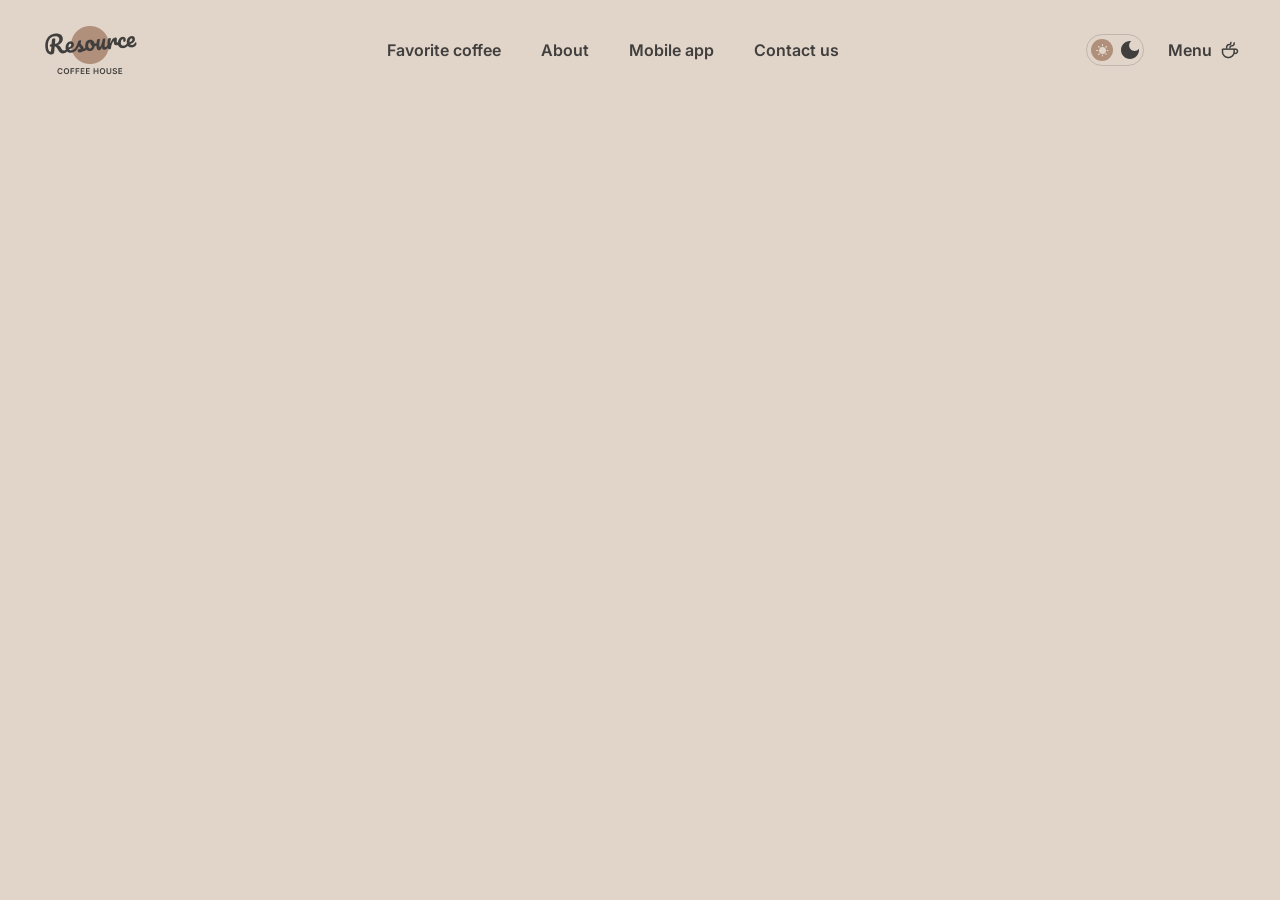
==== index.html @ 946691a6 "feat: add header layout and styles" ====
<!DOCTYPE html>
<html lang="en">
<head>
    <meta charset="UTF-8">
    <meta name="viewport" content="width=device-width, initial-scale=1.0">
    <link rel="stylesheet" href="style.css">    
    <title>Coffee House</title>
</head>
<body>
   <header class="head">
    <!-- Левая часть -->
    <a href="index.html" class="logo"><img src="imgs/logo (1).png" alt="Logo"></a>
   
    <!-- Центральная часть -->
    <nav class="main-nav">
     <ul>
       <li><a href="#favorite-coffee">Favorite coffee</a></li>
       <li><a href="#about">About</a></li>
       <li><a href="#mobile-app">Mobile app</a></li>
       <li><a href="#contact-us">Contact us</a></li>
     </ul>
    </nav>
  
    <!-- Правая часть -->
    <div class="header-actions">
      <div class="dark-lig">
        <a href="#"><img src="imgs/Sun.png" alt="Sun" class="sun"></a>
        <a href="#"><img src="imgs/Moon.svg" alt="Moon" class="moon"></a>
        
      </div>
      <div class="menu">
        <a href="index.html">Menu<img src="imgs/coffee-cup.png" alt="Cup"></a>
      </div>
    </div>
  </header>
</body>
</html>
---- style.css ----
@import url('https://fonts.googleapis.com/css2?family=Archivo+Black&family=Inter:ital,opsz,wght@0,14..32,100..900;1,14..32,100..900&family=Roboto:ital,wght@0,100..900;1,100..900&display=swap');

* {
  box-sizing: border-box;
  margin: 0;
  padding: 0;
}

body {
  min-height: 100vh;
  line-height: 1.5;
  -webkit-font-smoothing: antialiased;
  background-color: #E1D4C9;
  color: #403F3D;
  font-family: 'Inter', sans-serif; 
}

ul, ol {
  list-style: none;
}

a {
  text-decoration: none;
  color: inherit; /* Ссылки берут цвет у родителя */
}

img, picture {
  max-width: 100%;
  display: block;
}

html {
  scroll-behavior: smooth;
}

/* --- СЕТКА ХЕДЕРА --- */
.head {
  display: flex;
  justify-content: space-between; 
  align-items: center; 
  padding: 20px 40px;
}


.main-nav ul {
  display: flex;
  gap: 40px;
  font-size: 16px;

}

.main-nav a {
  font-weight: 600;
}


.header-actions {
  display: flex;
  align-items: center;
  gap: 30px;
}

.dark-lig {
  display: flex;
  align-items: center;
  gap: 8px;
  border: 1px solid #C1B6AD;
  border-radius: 20px; 
  padding: 4px;
}

.sun {
  padding-right: 10px;
  height: 22px;
  width: 22px;
  background-color: #B0907A; 
  border-radius: 50%; 
  padding: 4.5px; 
}

.menu a {
  display: flex;
  align-items: center;
  gap: 8px;
  font-weight: 600;
}

.header-actions {
    gap: 24px;
}
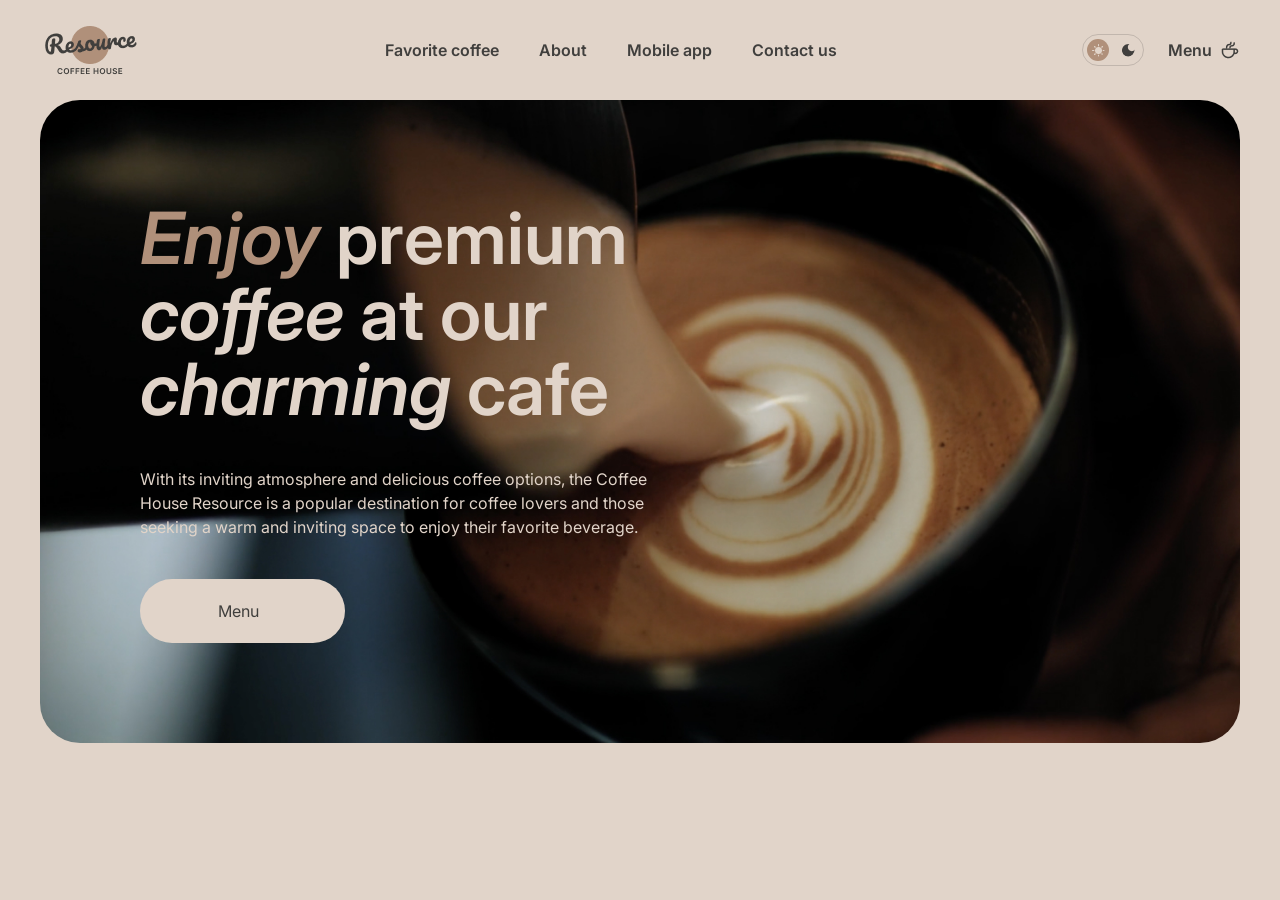
==== commit 1be5ac9f: "feat: add hero section layout and button hover" ====
--- a/index.html
+++ b/index.html
@@ -33,5 +33,19 @@
       </div>
     </div>
   </header>
+  <main>
+  <section class="hero">
+    <div class="hero-inner">
+      <h1 class="hero-title">
+        <em class="first">Enjoy</em> premium <em>coffee</em> at our <em>charming</em> cafe
+      </h1>
+      <p class="hero-text">
+        With its inviting atmosphere and delicious coffee options, the Coffee House Resource is a popular destination for coffee lovers and those seeking a warm and inviting space to enjoy their favorite beverage.
+      </p>
+      <a href="#menu" class="hero-btn">Menu<img src="imgs/coffee-cup.png" alt="cup"></a>
+    </div>
+  </section>
+</main>
 </body>
-</html>+</html>
+
--- a/style.css
+++ b/style.css
@@ -70,23 +70,145 @@
   padding: 4px;
 }
 
-.sun {
-  padding-right: 10px;
+.sun, .moon {
   height: 22px;
   width: 22px;
+  border-radius: 50%; 
+  padding: 4.5px;
+  transition: background-color 0.3s ease; 
+}
+.sun {
   background-color: #B0907A; 
-  border-radius: 50%; 
-  padding: 4.5px; 
-}
+}
+.moon {
+    color: #E1D4C9;
+  background-color: transparent;
+}
+
+
+
+
 
 .menu a {
   display: flex;
   align-items: center;
   gap: 8px;
   font-weight: 600;
+  transition: all 0.3s ease;
+  
 }
 
 .header-actions {
     gap: 24px;
 }
 
+/* --- хвоерчики ХЕДЕРА --- */
+.main-nav a{
+
+  display: inline-block;
+  transition: all 0.3s ease;
+}
+
+.main-nav a:hover {
+   color: #B0907A;
+   transform: translate(0,-2px);
+ text-shadow: 0 8px 15px #cebeb2;
+
+}
+
+.menu a img {
+  transition: transform 0.3s ease, filter 0.3s ease;
+}
+
+.menu a:hover {
+  transform: translateY(-2px);
+  color: #B0907A;
+  text-shadow: 0 8px 15px #cebeb2;
+}
+
+
+.menu a:hover img {
+  transform: rotate(12deg) scale(1.1); 
+
+}
+
+.moon:hover {
+  background-color: #665F55;
+}
+
+/* --- хиро секциия --- */
+
+.head, main {
+    max-width: 1440px;
+    margin: 0 auto;
+}
+
+main {
+    padding: 0 40px;
+
+}
+.hero-inner {
+    background-image: url(imgs/heroImg.jpg);
+    background-size: cover;
+    background-position: center;
+    border-radius: 40px;
+    padding: 100px;
+    display: flex;
+    flex-direction: column;
+    align-items: flex-start;
+    gap: 40px;
+}
+
+.hero-title {
+    font-size: 72px;
+    font-weight: 600;
+    max-width: 600px;
+    color: #E1D4C9;
+    line-height: 1.05;
+    
+}
+
+.hero-title .first {
+    font-style: italic;
+    color: #B0907A;
+}
+
+.hero-text {
+    font-weight: 400;
+    color: #E1D4C9;
+    font-size: 16px;
+    line-height: 1.5;
+    max-width: 530px; 
+}
+
+.hero-btn {
+   display: inline-flex; 
+  flex-direction: row; 
+  align-items: center; 
+  justify-content: center; /* Центрируем по горизонтали */
+    background-color: #E1D4C9;
+    color: #403F3D;
+    padding-top: 20px;
+    padding-right: 78px;
+    padding-left: 78px;
+    padding-bottom: 20px;
+    gap: 8px;
+    border-radius: 100px;
+    transition: all 0.3s ease;
+    white-space: nowrap;
+
+
+}
+.hero-btn img {
+  opacity: 0;
+  width: 0; /* Схлопываем размер, чтобы текст "Menu" стоял ровно по центру в дефолтном состоянии */
+  margin-left: 0;
+  transition: all 0.3s ease;
+}
+/* --- хиро кнопка меню ховерок --- */
+
+
+.hero-btn:hover img {
+  opacity: 1;
+  width: 20px; /* Возвращаем видимый размер картинке */
+}
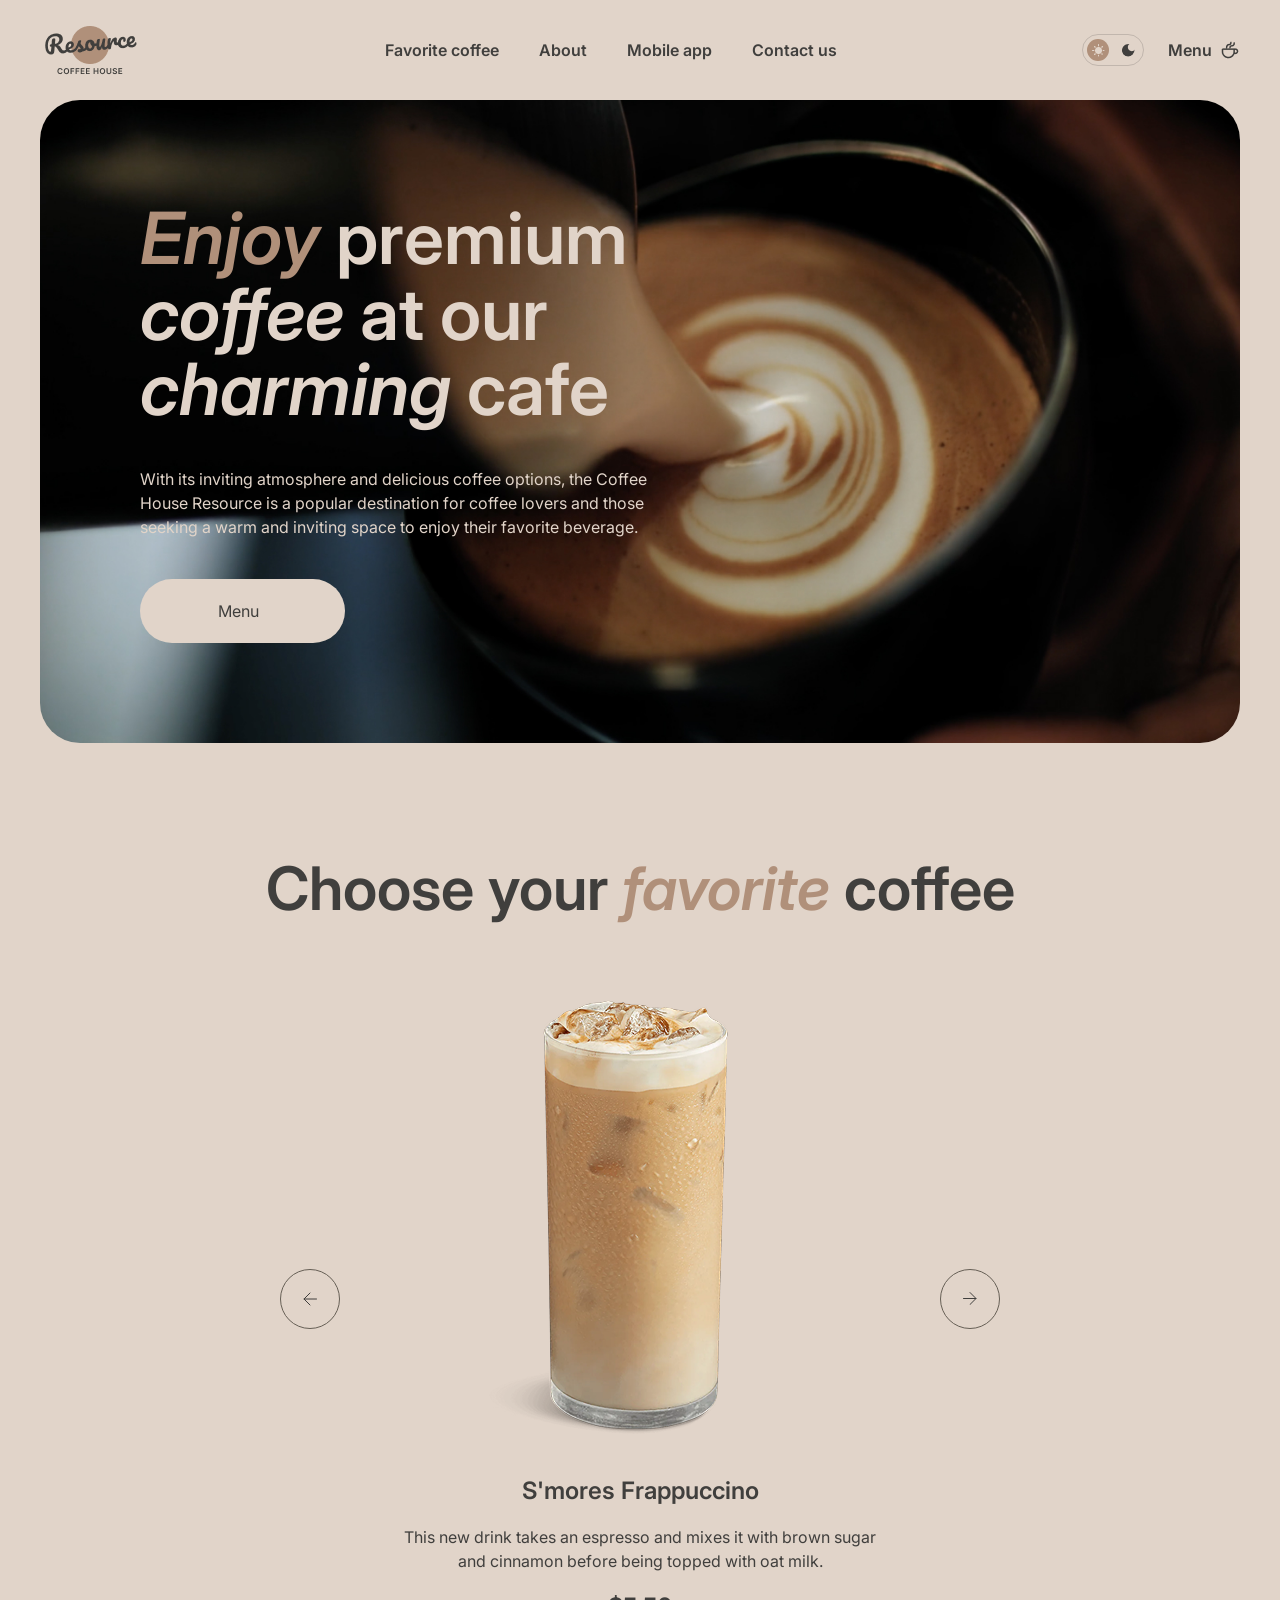
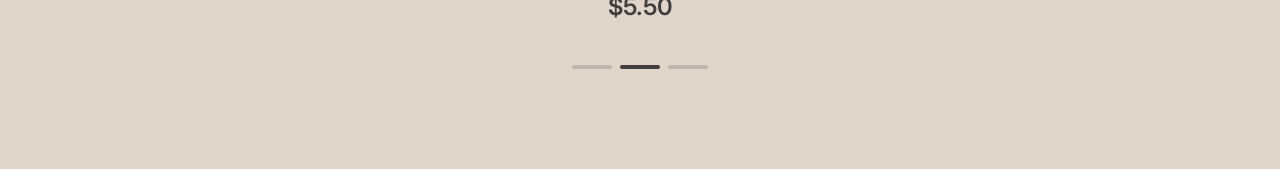
==== commit e55b4865: "feat: add hero section layout and button hover" ====
--- a/index.html
+++ b/index.html
@@ -45,6 +45,36 @@
       <a href="#menu" class="hero-btn">Menu<img src="imgs/coffee-cup.png" alt="cup"></a>
     </div>
   </section>
+  <section class="favorite" id="favorite-coffee">
+    <h2 class="favorite-title">Choose your <em>favorite</em> coffee</h2>
+    
+    <!-- Контейнер  на три эдементааа-->
+    <div class="slider-container">
+        
+      <!-- Левая кнопка -->
+      <button class="slider-arrow"><img src="imgs/arrow-left.svg" alt="Left"></button>
+
+      <!-- Главный контент слайда -->
+      <div class="slider-content">
+        <img src="imgs/coffee-slider-1.png" alt="S'mores Frappuccino" class="slider-img">
+        <h3 class="slider-name">S'mores Frappuccino</h3>
+        <p class="slider-desc">This new drink takes an espresso and mixes it with brown sugar and cinnamon before being topped with oat milk.</p>
+        <span class="slider-price">$5.50</span>
+      </div>
+   
+      <!-- Правая кнопка -->
+      <button class="slider-arrow"><img src="imgs/Vector (1).svg" alt="Right"></button>
+
+    </div>
+
+    <!-- Индикаторы слайдовиков -->
+    <div class="pagination">
+      <span class="dot"></span>
+      <span class="dot active"></span>
+      <span class="dot"></span>
+    </div>
+  </section>
+  
 </main>
 </body>
 </html>
--- a/style.css
+++ b/style.css
@@ -211,4 +211,113 @@
 .hero-btn:hover img {
   opacity: 1;
   width: 20px; /* Возвращаем видимый размер картинке */
+}
+
+/* --- секция кофейка FAVORITE COFFEE --- */
+
+/* --- секция кофейка FAVORITE COFFEE --- */
+.favorite {
+  padding: 100px 0;
+  display: flex;
+  flex-direction: column;
+  align-items: center;
+}
+
+.favorite-title {
+  font-size: 60px;
+  font-weight: 600;
+  color: #403F3D;
+  margin-bottom: 40px;
+  text-align: center; /* Центрируем текст вместо жесткой ширины */
+}
+
+.favorite-title em {
+  font-style: italic;
+  color: #B0907A;
+}
+
+/* кнопочки и каруселька --- */
+.slider-container {
+  display: flex;
+  align-items: center;
+  justify-content: center;
+  gap: 60px; 
+  width: 100%; /* Возвращаем 100%, чтобы элементы могли дышать */
+}
+
+.slider-arrow {
+  display: flex;
+  align-items: center;
+  justify-content: center;
+  width: 60px;
+  height: 60px;
+  border-radius: 50%;
+  border: 1px solid #665F55;
+  background-color: transparent;
+  color: #403F3D;
+  font-size: 24px;
+  cursor: pointer;
+  transition: all 0.3s ease;
+}
+
+/* ховер для стрелок */
+.slider-arrow:hover {
+  background-color: #665F55;
+  color: #E1D4C9;
+}
+
+.slider-arrow:hover img {
+  filter: brightness(0) invert(1);
+}
+
+.slider-content {
+  display: flex;
+  flex-direction: column;
+  align-items: center;
+  text-align: center;
+  max-width: 480px;
+}
+
+.slider-img {
+  max-width: 480px;
+  margin-bottom: 20px;
+}
+
+.slider-name {
+  font-size: 24px;
+  font-weight: 600;
+  color: #403F3D;
+  margin-bottom: 16px;
+}
+
+.slider-desc {
+  font-size: 16px;
+  line-height: 1.5;
+  color: #403F3D;
+  margin-bottom: 16px;
+  font-weight: 400;
+}
+
+.slider-price {
+  font-size: 24px;
+  font-weight: 600;
+  color: #403F3D;
+}
+/* карулселька */
+.pagination {
+  display: flex;
+  gap: 8px;
+  margin-top: 40px;
+}
+
+.dot {
+  width: 40px;
+  height: 4px;
+  background-color: #C1B6AD;
+  border-radius: 100px;
+  transition: background-color 0.3s ease;
+}
+
+.dot.active {
+  background-color: #403F3D;
 }
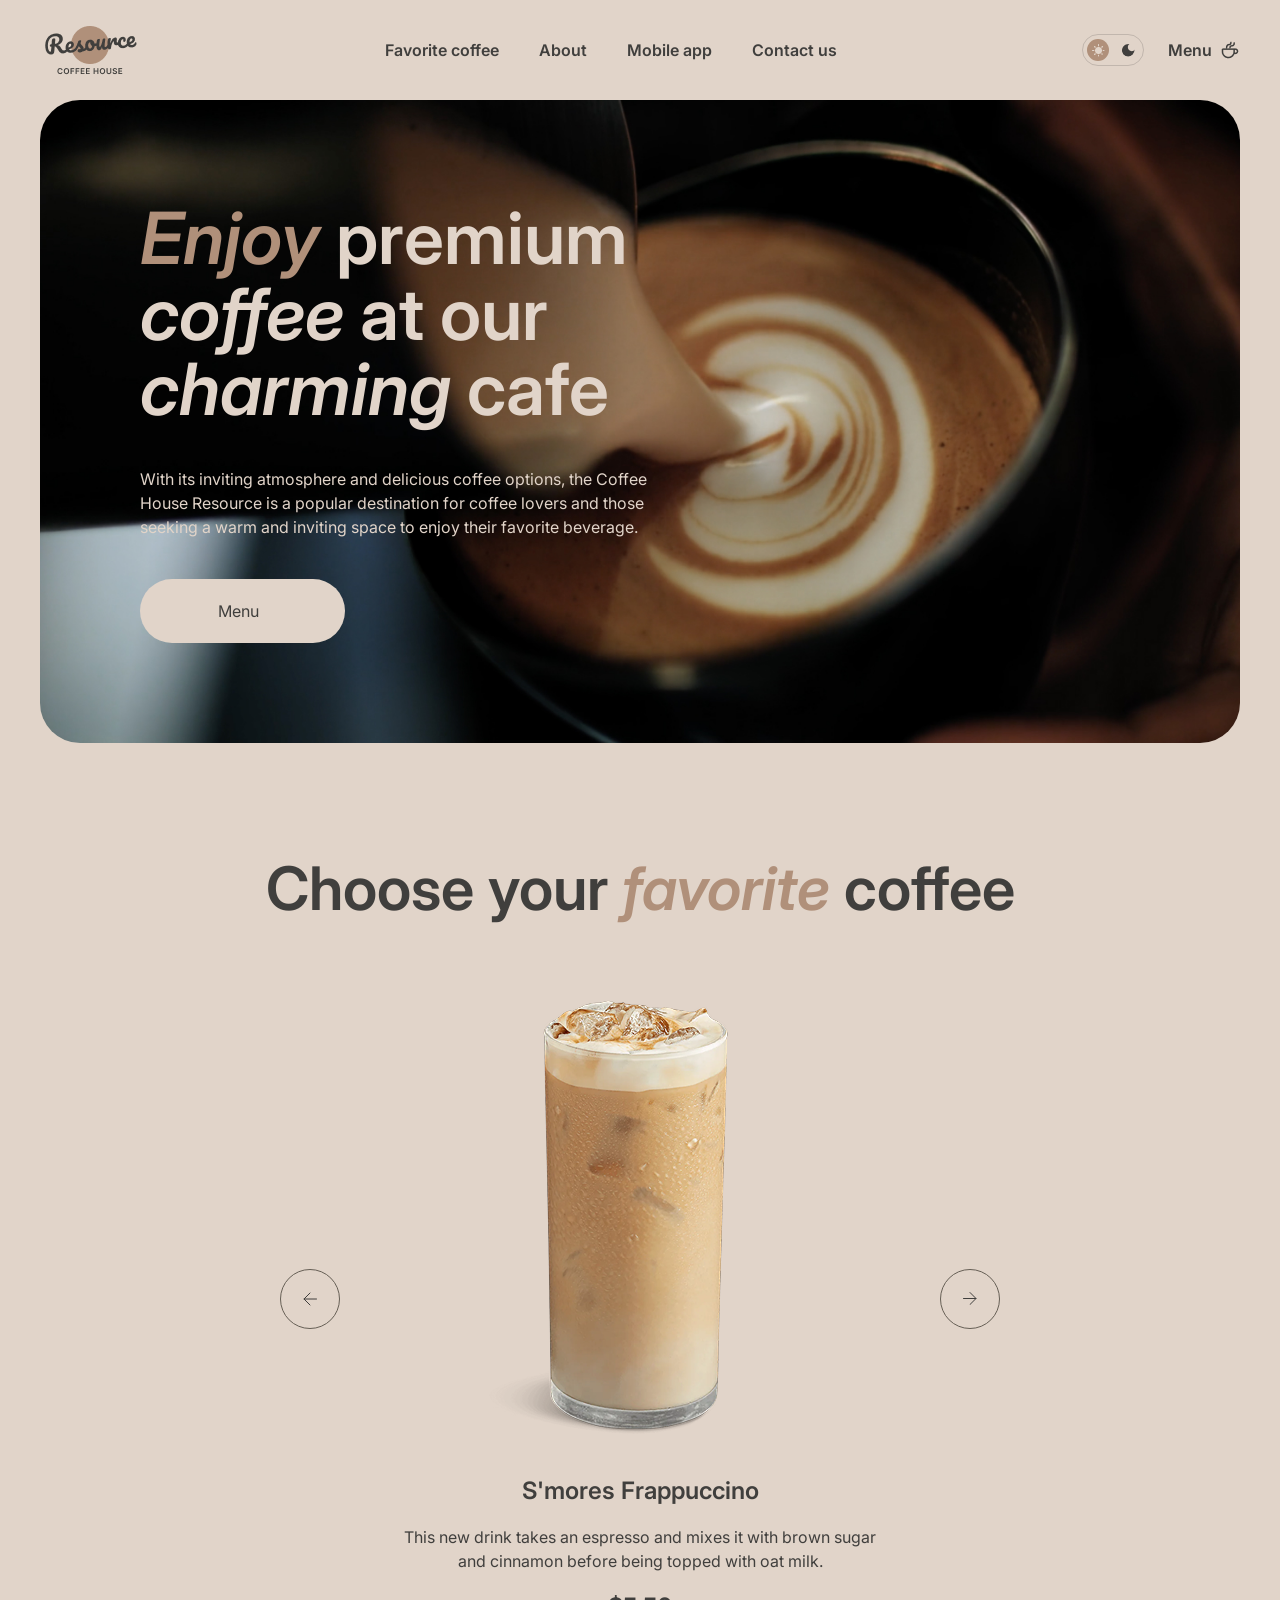
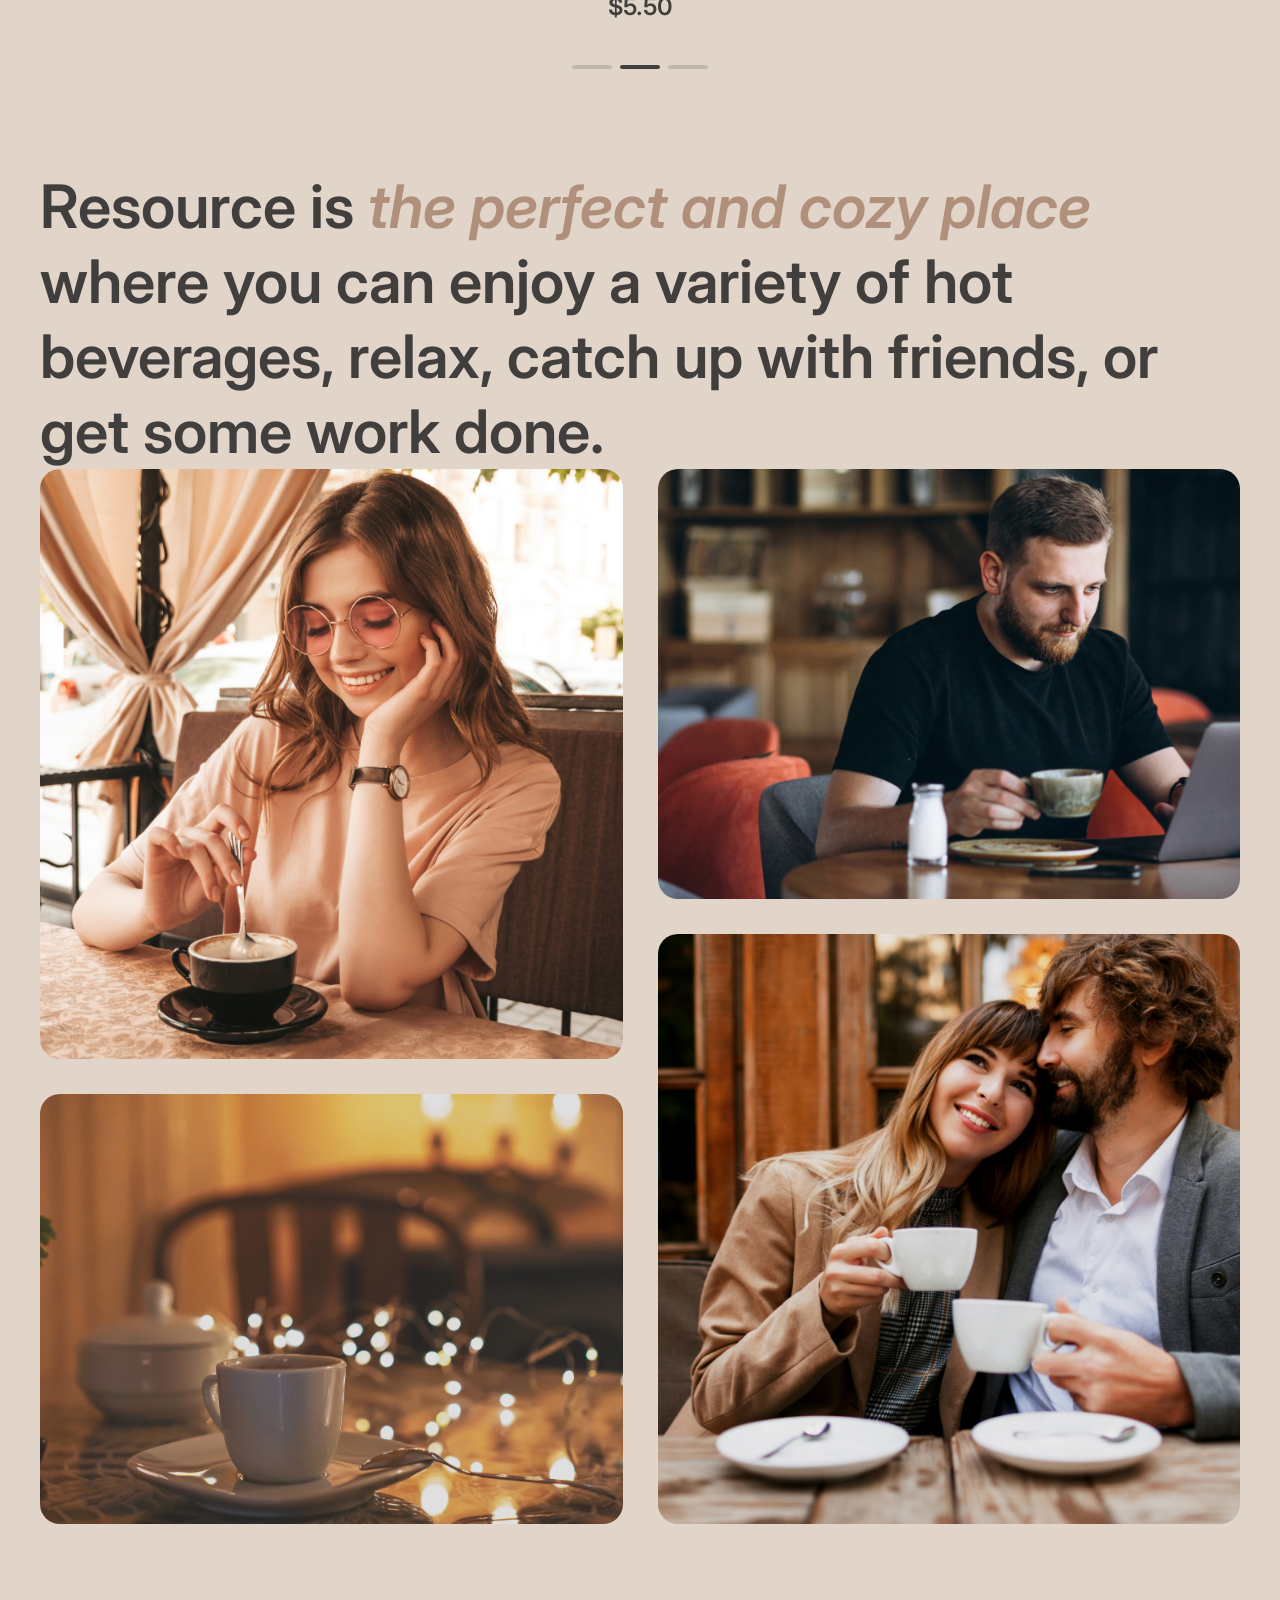
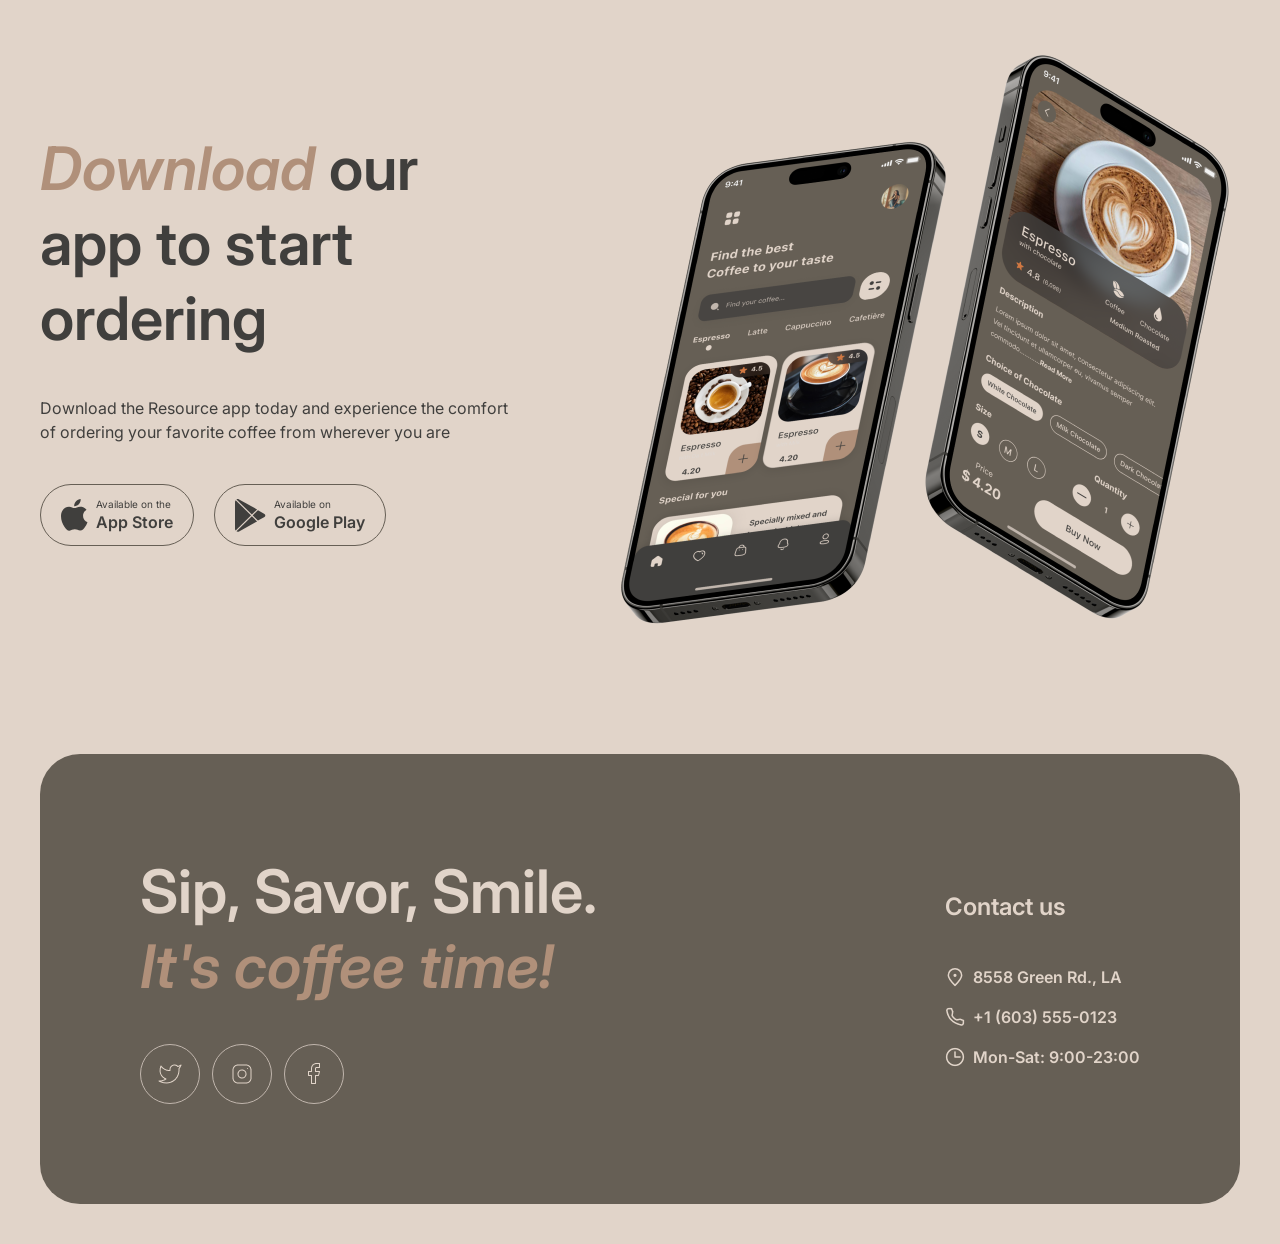
==== commit 9affb9ab: "feat: complete home page layout (about, app, footer)" ====
--- a/index.html
+++ b/index.html
@@ -74,6 +74,109 @@
       <span class="dot"></span>
     </div>
   </section>
+  <h2 class="about-title">
+    Resource is <em>the perfect and cozy place</em> where you can enjoy a variety of hot beverages, relax, catch up with friends, or get some work done.
+  </h2>
+  <div class="about-gallery">
+    <!-- Левая колонка -->
+    <div class="about-column column-left">
+      <div class="img-wrapper">
+        <img src="imgs/about-1.jpg" alt="Girl drinking coffee" class="about-img">
+      </div>
+      <div class="img-wrapper">
+        <img src="imgs/about-2.jpg" alt="Coffee cup" class="about-img">
+      </div>
+    </div>
+    
+    <!-- Правая колонка -->
+    <div class="about-column column-right">
+      <div class="img-wrapper">
+        <img src="imgs/about-3.jpg" alt="Man with laptop" class="about-img">
+      </div>
+      <div class="img-wrapper">
+        <img src="imgs/about-4.jpg" alt="Couple" class="about-img">
+      </div>
+    </div>
+  </div>
+  <!-- СЕКЦИЯ MOBILE APP  -->
+  <section class="mobile-app" id="mobile-app">
+    <div class="app-content">
+      <h2 class="app-title"><em>Download</em> our app to start ordering</h2>
+      <p class="app-desc">Download the Resource app today and experience the comfort of ordering your favorite coffee from wherever you are</p>
+      
+      <div class="app-buttons">
+        <!-- Кнопка App Store -->
+        <a href="#" class="app-btn">
+         
+          <span class="btn-icon"><img src="imgs/apple-icon.svg" alt=""></span> 
+          <div class="btn-text">
+            <span class="btn-small">Available on the</span>
+            <span class="btn-big">App Store</span>
+          </div>
+        </a>
+        
+        <!-- Кнопка Google Play -->
+        <a href="#" class="app-btn">
+         
+          <span class="btn-icon"><img src="imgs/google-play-con.svg" alt=""></span>
+          <div class="btn-text">
+            <span class="btn-small">Available on</span>
+            <span class="btn-big">Google Play</span>
+          </div>
+        </a>
+      </div>
+    </div>
+    
+    <div class="app-image">
+    
+      <img src="imgs/mobile-screens.png" alt="Mobile App Screens">
+    </div>
+  </section>
+</main>  
+
+
+
+<!-- ФУТЕР -->
+<footer class="footer" id="contact-us">
+  <div class="footer-container">
+    <!-- Левая часть футера -->
+    <div class="footer-left">
+      <h2 class="footer-title">Sip, Savor, Smile. <br><em>It's coffee time!</em></h2>
+      <div class="socials">
+  <a href="https://twitter.com" target="_blank" class="social-link">
+    <img src="imgs/twitter.png" alt="Twitter">
+  </a>
+  
+  <a href="https://instagram.com" target="_blank" class="social-link">
+    <img src="imgs/instagram.png" alt="Instagram">
+  </a>
+  
+  <a href="https://facebook.com" target="_blank" class="social-link">
+    <img src="imgs/facebook-icon.png" alt="Facebook">
+  </a>
+</div>
+    </div>
+    
+    <!-- Правая часть футера -->
+    <div class="footer-right">
+      <h3 class="contact-title">Contact us</h3>
+      <ul class="contact-list">
+        <li>
+        
+          <span><img src="imgs/pin-alt (1).svg" alt=""></span> 8558 Green Rd., LA
+        </li>
+        <li>
+         
+          <span><img src="imgs/phone.png" alt=""></span> +1 (603) 555-0123
+        </li>
+        <li>
+         
+          <span><img src="imgs/clock.png" alt=""></span> Mon-Sat: 9:00-23:00
+        </li>
+      </ul>
+    </div>
+  </div>
+</footer>
   
 </main>
 </body>
--- a/style.css
+++ b/style.css
@@ -320,4 +320,236 @@
 
 .dot.active {
   background-color: #403F3D;
+}
+
+/* ГЛАВНАЯ СЕТКА  */
+.about-gallery {
+  display: grid;
+  grid-template-columns: repeat(2, 1fr);
+  gap: 35px;
+}
+
+/* ЛЕВАЯ КОЛОНКА */
+.column-left {
+  display: grid;
+  grid-template-rows: 590px 430px; 
+  gap: 35px;
+}
+
+/* ПРАВАЯ КОЛОНКА  */
+.column-right {
+  display: grid;
+  grid-template-rows: 430px 590px; 
+  gap: 35px;
+}
+
+
+.img-wrapper {
+  border-radius: 20px;
+  overflow: hidden;
+  width: 100%;
+  height: 100%; 
+}
+
+.about-img {
+  width: 100%;
+  height: 100%;
+  object-fit: cover; 
+  display: block;
+  transition: transform 0.3s ease;
+}
+
+/*  текст над фотками */
+
+
+.about {
+  margin-top: 100px;
+  display: flex; 
+  flex-direction: column;
+  gap: 50px;
+}
+
+
+.about-title {
+  font-size: 60px;
+  font-weight: 600;
+  color: #403F3D;
+  line-height: 1.25;
+}
+
+
+.about-title em {
+  font-style: italic;
+  color: #B0907A;
+}
+
+/* --- СЕКЦИЯ MOBILE APP --- */
+.mobile-app {
+  padding: 100px 0;
+  display: flex;
+  align-items: center;
+  justify-content: space-between;
+  gap: 100px;
+}
+
+.app-content {
+  display: flex;
+  flex-direction: column;
+  gap: 40px;
+  max-width: 630px;
+}
+
+.app-title {
+  font-size: 60px;
+  font-weight: 600;
+  color: #403F3D;
+  line-height: 1.25;
+}
+
+.app-title em {
+  font-style: italic;
+  color: #B0907A;
+}
+
+.app-desc {
+  font-size: 16px;
+  color: #403F3D;
+  line-height: 1.5;
+}
+
+/* Кнопки скачивания */
+.app-buttons {
+  display: flex;
+  gap: 20px;
+}
+
+.app-btn {
+  display: flex;
+  align-items: center;
+  gap: 8px;
+  padding: 12px 20px;
+  border: 1px solid #665F55;
+  border-radius: 100px;
+  color: #403F3D;
+  transition: all 0.3s ease;
+}
+
+.app-btn:hover {
+  background-color: #665F55;
+  color: #E1D4C9;
+}
+
+.btn-icon {
+  font-size: 24px;
+}
+
+.btn-text {
+  display: flex;
+  flex-direction: column;
+}
+
+.btn-small {
+  font-size: 10px;
+  line-height: 1.4;
+}
+
+.btn-big {
+  font-size: 16px;
+  font-weight: 600;
+  line-height: 1.4;
+}
+
+/* Картинка телефонов */
+.app-image {
+  flex-shrink: 0;
+}
+
+.app-image img {
+  max-width: 100%;
+  height: auto;
+}
+
+/* --- ФУТЕР --- */
+.footer {
+  max-width: 1440px;
+  margin: 0 auto;
+  padding: 0 40px 40px 40px; 
+}
+
+.footer-container {
+  background-color: #665F55;
+  border-radius: 40px;
+  padding: 100px;
+  display: flex;
+  justify-content: space-between;
+  align-items: center;
+  color: #E1D4C9;
+}
+
+.footer-left {
+  display: flex;
+  flex-direction: column;
+  gap: 40px;
+}
+
+.footer-title {
+  font-size: 60px;
+  font-weight: 600;
+  line-height: 1.25;
+}
+
+.footer-title em {
+  font-style: italic;
+  color: #B0907A;
+}
+
+/* Круглые иконки соцсетей */
+.socials {
+  display: flex;
+  gap: 12px;
+}
+
+.social-link {
+  display: flex;
+  align-items: center;
+  justify-content: center;
+  width: 60px;
+  height: 60px;
+  border-radius: 50%;
+  border: 1px solid #C1B6AD;
+  color: #E1D4C9;
+  transition: all 0.3s ease;
+}
+
+.social-link:hover {
+  background-color: #afa69d;
+  color: #403F3D;
+}
+
+.footer-right {
+  display: flex;
+  flex-direction: column;
+  gap: 40px;
+}
+
+.contact-title {
+  font-size: 24px;
+  font-weight: 600;
+}
+
+.contact-list {
+  display: flex;
+  flex-direction: column;
+  gap: 16px;
+}
+
+.contact-list li {
+  display: flex;
+  align-items: center;
+  gap: 8px;
+  font-size: 16px;
+  font-weight: 600;
+}
+.img-wrapper:hover .about-img {
+  transform: scale(1.1);
 }
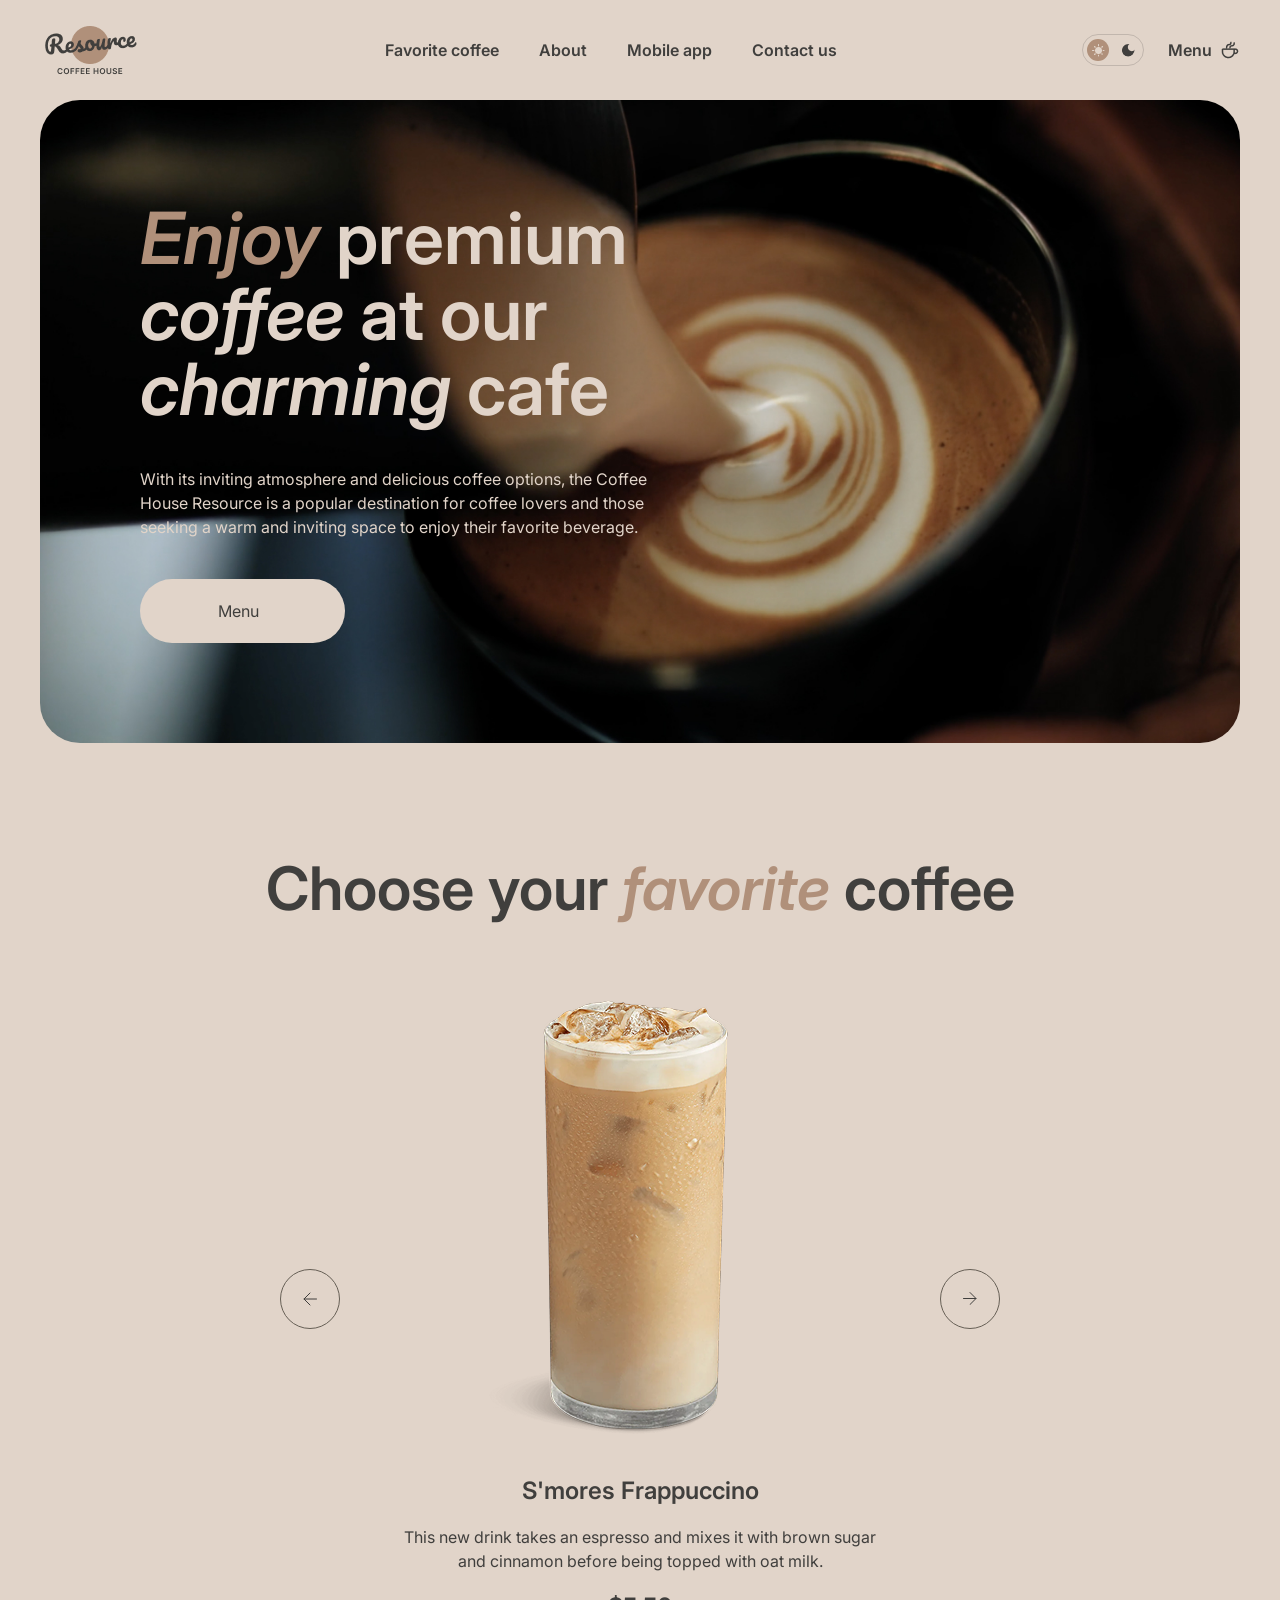
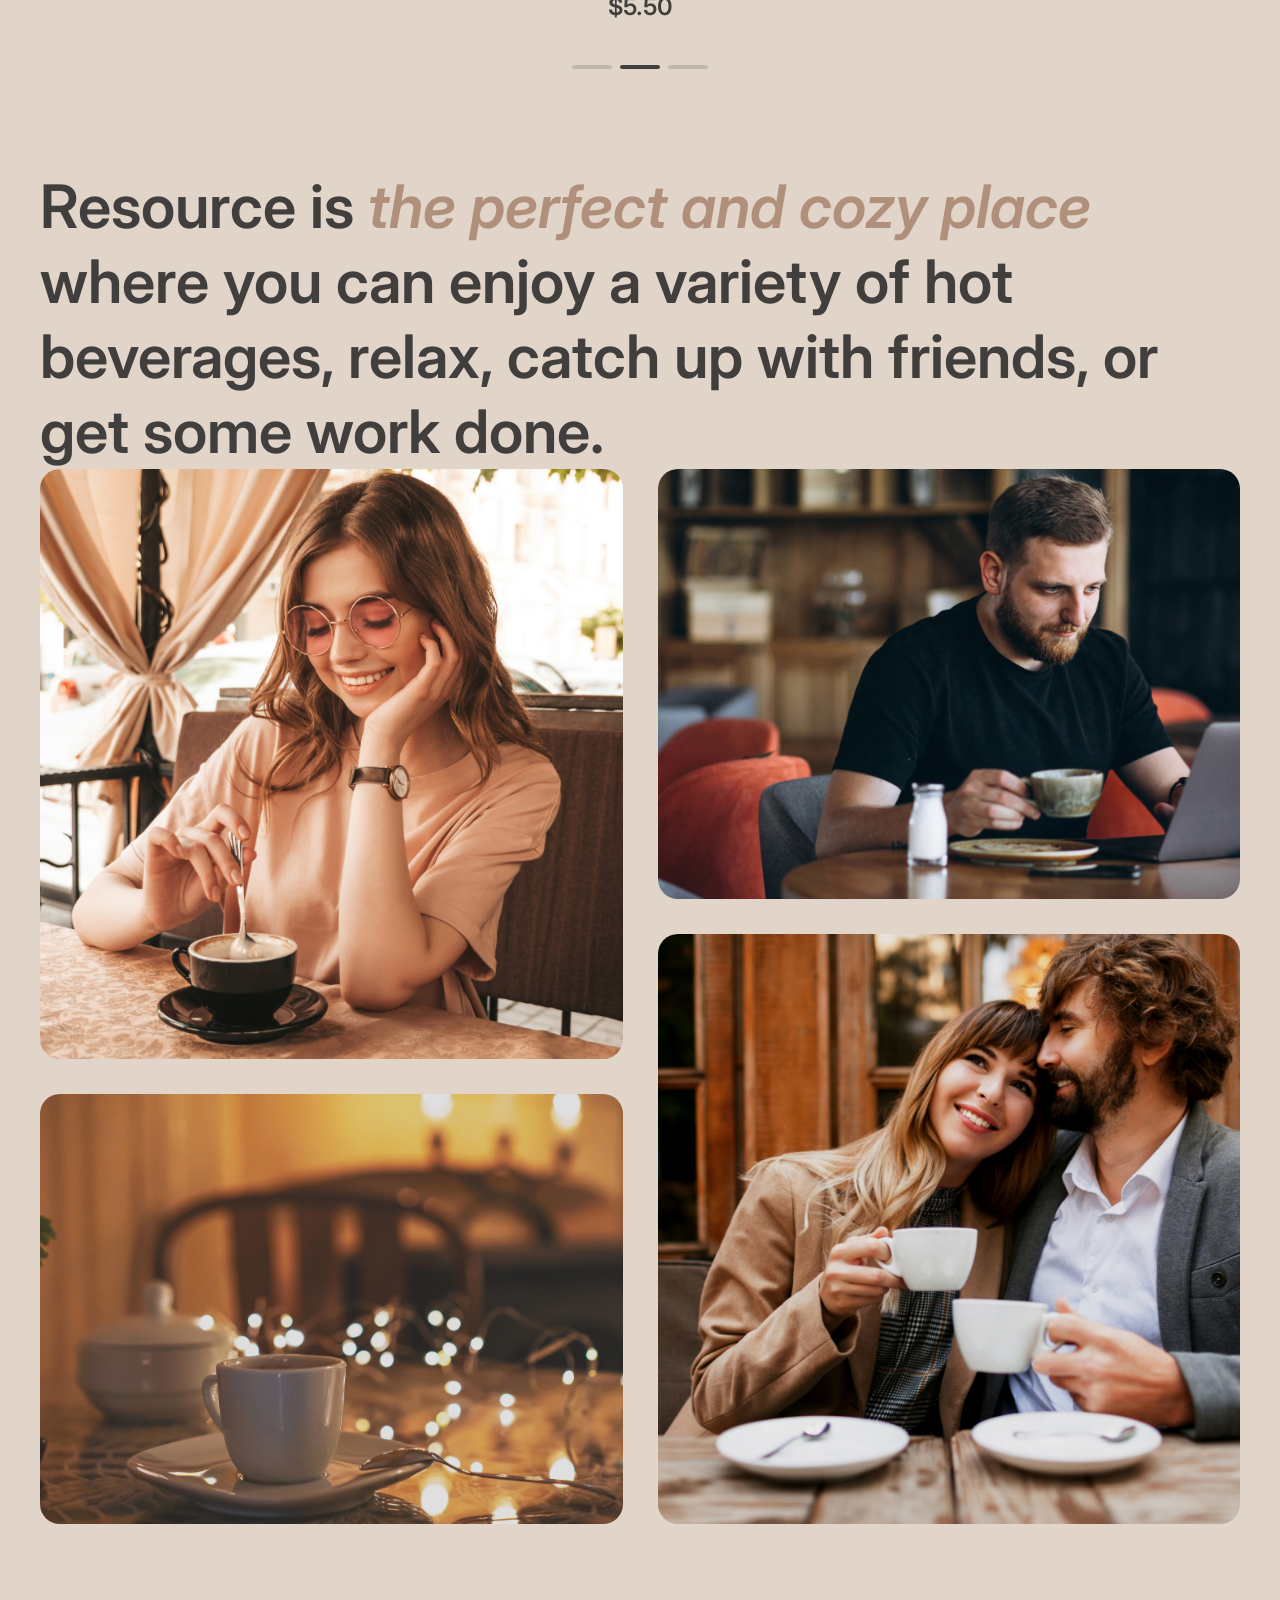
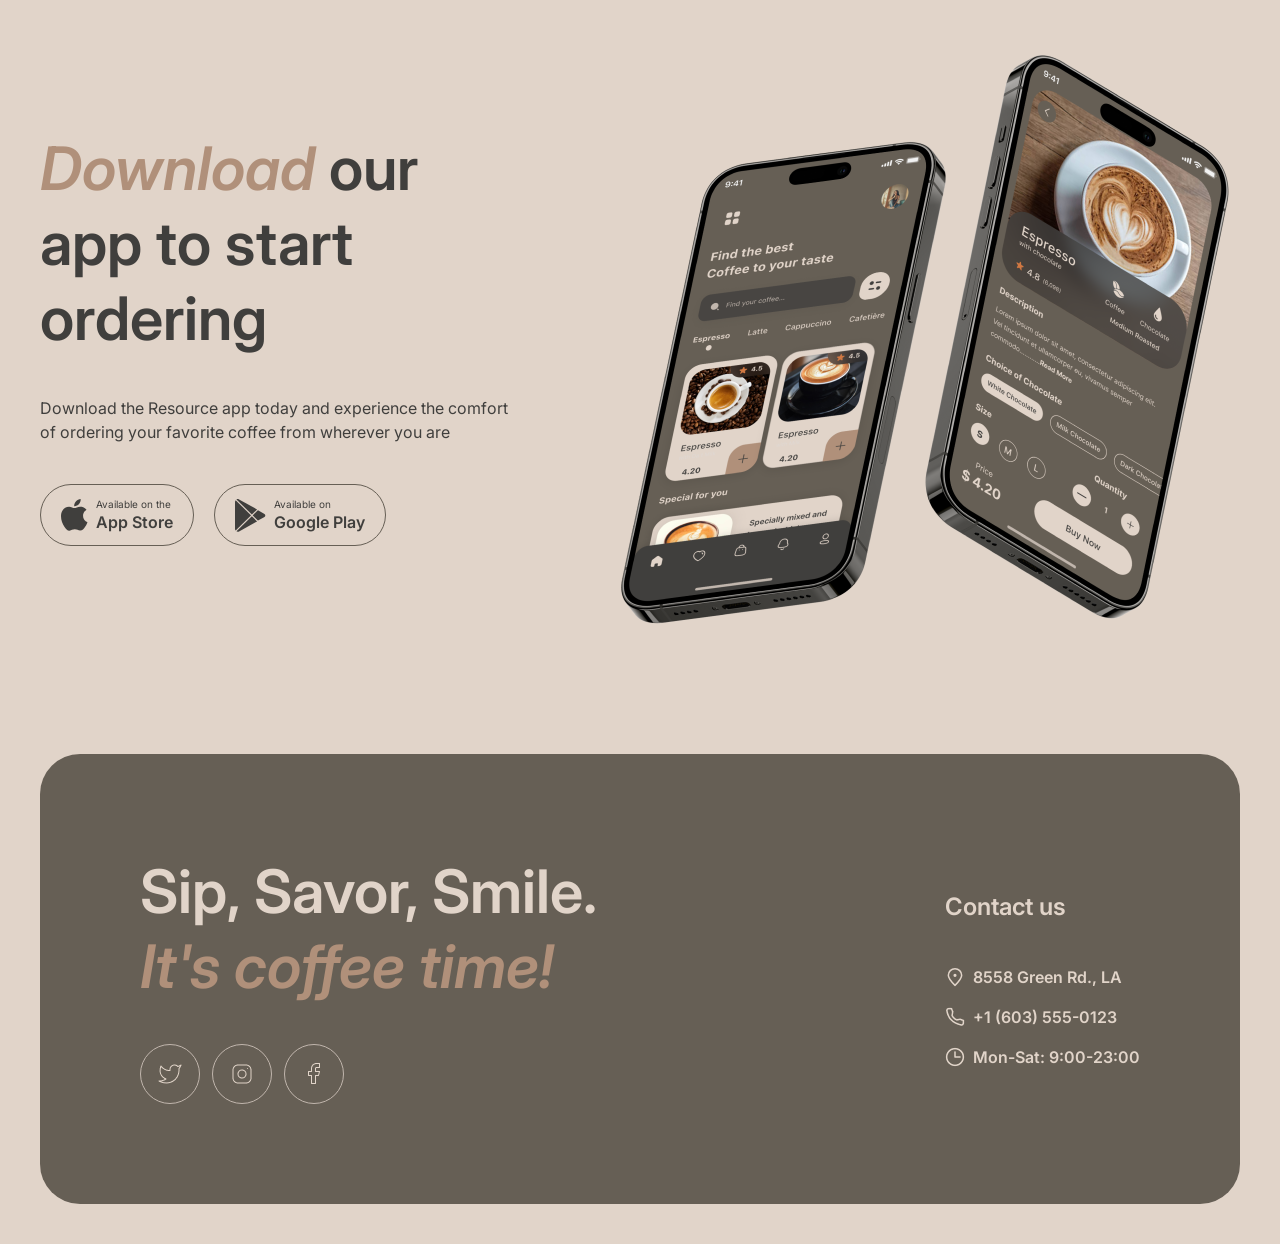
==== commit 6cf5b998: "feat: complete interactivity for catalog, slider, and burger menu" ====
--- a/index.html
+++ b/index.html
@@ -8,28 +8,36 @@
 </head>
 <body>
    <header class="head">
-    <!-- Левая часть -->
     <a href="index.html" class="logo"><img src="imgs/logo (1).png" alt="Logo"></a>
    
-    <!-- Центральная часть -->
-    <nav class="main-nav">
+    <!-- Навигация -->
+<nav class="main-nav" id="main-nav">
      <ul>
-       <li><a href="#favorite-coffee">Favorite coffee</a></li>
-       <li><a href="#about">About</a></li>
-       <li><a href="#mobile-app">Mobile app</a></li>
-       <li><a href="#contact-us">Contact us</a></li>
+       <li><a href="index.html#favorite-coffee">Favorite coffee</a></li>
+       <li><a href="index.html#about">About</a></li>
+       <li><a href="index.html#mobile-app">Mobile app</a></li>
+       <li><a href="index.html#contact-us">Contact us</a></li>
+       
+       <!-- ЭТА КНОПКА ПОЯВИТСЯ ТОЛЬКО В БУРГЕРЕ НА МОБИЛКАХ -->
+       <li class="mobile-menu-link">
+         <a href="catalog.html">Menu<img src="imgs/coffee-cup.png" alt="Cup"></a>
+       </li>
      </ul>
     </nav>
   
-    <!-- Правая часть -->
+    <!-- бургер мобилки  -->
+    <div class="burger-btn" id="burger-btn">
+      <span></span>
+      <span></span>
+    </div>
+
     <div class="header-actions">
       <div class="dark-lig">
-        <a href="#"><img src="imgs/Sun.png" alt="Sun" class="sun"></a>
-        <a href="#"><img src="imgs/Moon.svg" alt="Moon" class="moon"></a>
-        
+        <a href="#" id="theme-light"><img src="imgs/Sun.png" alt="Sun" class="sun"></a>
+        <a href="#" id="theme-dark"><img src="imgs/Moon.svg" alt="Moon" class="moon"></a>
       </div>
       <div class="menu">
-        <a href="index.html">Menu<img src="imgs/coffee-cup.png" alt="Cup"></a>
+        <a href="catalog.html">Menu<img src="imgs/coffee-cup.png" alt="Cup"></a>
       </div>
     </div>
   </header>
@@ -42,19 +50,19 @@
       <p class="hero-text">
         With its inviting atmosphere and delicious coffee options, the Coffee House Resource is a popular destination for coffee lovers and those seeking a warm and inviting space to enjoy their favorite beverage.
       </p>
-      <a href="#menu" class="hero-btn">Menu<img src="imgs/coffee-cup.png" alt="cup"></a>
+      <a href="catalog.html" class="hero-btn">Menu<img src="imgs/coffee-cup.png" alt="cup"></a>
     </div>
   </section>
   <section class="favorite" id="favorite-coffee">
     <h2 class="favorite-title">Choose your <em>favorite</em> coffee</h2>
     
-    <!-- Контейнер  на три эдементааа-->
+    <!-- конт три элемента-->
     <div class="slider-container">
         
-      <!-- Левая кнопка -->
+      <!-- лев кнопка -->
       <button class="slider-arrow"><img src="imgs/arrow-left.svg" alt="Left"></button>
 
-      <!-- Главный контент слайда -->
+      <!-- глоб контент слайда -->
       <div class="slider-content">
         <img src="imgs/coffee-slider-1.png" alt="S'mores Frappuccino" class="slider-img">
         <h3 class="slider-name">S'mores Frappuccino</h3>
@@ -62,12 +70,12 @@
         <span class="slider-price">$5.50</span>
       </div>
    
-      <!-- Правая кнопка -->
+      <!-- прав кнопка -->
       <button class="slider-arrow"><img src="imgs/Vector (1).svg" alt="Right"></button>
 
     </div>
 
-    <!-- Индикаторы слайдовиков -->
+    <!-- индикаторы слайдовиков -->
     <div class="pagination">
       <span class="dot"></span>
       <span class="dot active"></span>
@@ -78,7 +86,7 @@
     Resource is <em>the perfect and cozy place</em> where you can enjoy a variety of hot beverages, relax, catch up with friends, or get some work done.
   </h2>
   <div class="about-gallery">
-    <!-- Левая колонка -->
+    <!-- лев колонка -->
     <div class="about-column column-left">
       <div class="img-wrapper">
         <img src="imgs/about-1.jpg" alt="Girl drinking coffee" class="about-img">
@@ -88,7 +96,7 @@
       </div>
     </div>
     
-    <!-- Правая колонка -->
+    <!-- прав колонка -->
     <div class="about-column column-right">
       <div class="img-wrapper">
         <img src="imgs/about-3.jpg" alt="Man with laptop" class="about-img">
@@ -178,7 +186,9 @@
   </div>
 </footer>
   
-</main>
+
+<script src="app.js"></script>
+
 </body>
 </html>
 
--- a/style.css
+++ b/style.css
@@ -552,4 +552,607 @@
 }
 .img-wrapper:hover .about-img {
   transform: scale(1.1);
+}
+
+/* КАТАЛОГ  */
+
+/* --- СТРАНИЦА МЕНЮ --- */
+.menu-page {
+  display: flex;
+  flex-direction: column;
+  align-items: center;
+  padding: 40px 40px 100px 40px;
+  max-width: 1440px;
+  margin: 0 auto;
+}
+
+.menu-title {
+  font-size: 60px;
+  font-weight: 600;
+  color: #403F3D;
+  text-align: center;
+  line-height: 1.25;
+  margin-bottom: 40px;
+  max-width: 800px;
+}
+
+.menu-title em {
+  font-style: italic;
+  color: #B0907A;
+}
+
+/* Табы */
+.menu-tabs {
+  display: flex;
+  gap: 16px;
+  margin-bottom: 40px;
+}
+
+.tab-btn {
+  display: flex;
+  align-items: center;
+  gap: 8px;
+  padding: 8px 16px;
+  border: 1px solid #C1B6AD;
+  border-radius: 100px;
+  background-color: transparent;
+  color: #403F3D;
+  font-size: 16px;
+  font-weight: 600;
+  font-family: inherit;
+  cursor: pointer;
+  transition: all 0.3s ease;
+}
+
+.tab-btn:hover {
+  background-color: #665F55;
+  color: #E1D4C9;
+}
+
+/* Активный таб */
+.tab-btn.active {
+  background-color: #665F55;
+  color: #E1D4C9;
+}
+
+/* Сетка из 4 колонок */
+.menu-grid {
+  display: grid;
+  grid-template-columns: repeat(4, 1fr);
+  gap: 40px;
+  width: 100%;
+}
+
+/* Карточка товара */
+.menu-card {
+  display: flex;
+  flex-direction: column;
+  background-color: transparent;
+  border-radius: 40px;
+  border: 1px solid #C1B6AD;
+  overflow: hidden;
+  transition: transform 0.3s ease;
+}
+
+.menu-card:hover {
+  transform: scale(1.02);
+}
+
+.card-img {
+  width: 100%;
+  height: 340px; /* Фиксируем высоту под картинку */
+  border-radius: 40px;
+  overflow: hidden;
+}
+
+.card-img img {
+  width: 100%;
+  height: 100%;
+  object-fit: cover;
+  transition: transform 0.3s ease;
+}
+
+.menu-card:hover .card-img img {
+  transform: scale(1.1); /* Легкий зум при наведении на карточку */
+}
+
+/* Блок с текстом внутри карточки */
+.card-content {
+  display: flex;
+  flex-direction: column;
+  padding: 20px;
+  flex-grow: 1; /* Прижимает цену к низу, если описания разной длины */
+}
+
+.card-name {
+  font-size: 24px;
+  font-weight: 600;
+  margin-bottom: 12px;
+  color: #403F3D;
+}
+
+.card-desc {
+  font-size: 16px;
+  color: #403F3D;
+  margin-bottom: 20px;
+  flex-grow: 1; /* Заполняет пустое пространство */
+}
+
+.card-price {
+  font-size: 24px;
+  font-weight: 600;
+  color: #403F3D;
+}
+
+/* --- модал окошко  */
+.modal-overlay {
+  position: fixed;
+  top: 0;
+  left: 0;
+  width: 100%;
+  height: 100%;
+  background-color: rgba(64, 63, 61, 0.8);
+  display: flex;
+  align-items: center;
+  justify-content: center;
+  z-index: 1000;
+  opacity: 1;
+  visibility: visible;
+  transition: all 0.3s ease;
+}
+
+.modal-overlay.hidden {
+  opacity: 0;
+  visibility: hidden;
+  display: flex !important; 
+}
+
+.modal {
+  background-color: #E1D4C9;
+  border-radius: 40px;
+  padding: 16px;
+  display: flex;
+  gap: 20px;
+  max-width: 800px;
+  width: 90%;
+  max-height: 90vh;
+  overflow-y: auto; /*  если экран маленький */
+}
+
+.modal-img-wrapper {
+  width: 310px;
+  height: 310px;
+  flex-shrink: 0;
+  border-radius: 40px;
+  overflow: hidden;
+}
+
+.modal-img-wrapper img {
+  width: 100%;
+  height: 100%;
+  object-fit: cover;
+}
+
+.modal-details {
+  display: flex;
+  flex-direction: column;
+  justify-content: space-between;
+  gap: 20px;
+  padding: 10px 0;
+  flex-grow: 1;
+}
+
+.modal-title {
+  font-size: 24px;
+  font-weight: 600;
+  margin-bottom: 12px;
+}
+
+.modal-desc {
+  font-size: 16px;
+  line-height: 1.5;
+}
+
+.modal-section {
+  display: flex;
+  flex-direction: column;
+  gap: 8px;
+}
+
+.modal-subtitle {
+  font-size: 16px;
+}
+
+.modal-options {
+  display: flex;
+  flex-wrap: wrap;
+  gap: 8px;
+}
+
+
+.param-btn {
+  display: flex;
+  align-items: center;
+  gap: 8px;
+  padding: 8px 16px 8px 8px;
+  border: 1px solid #C1B6AD;
+  border-radius: 100px;
+  background-color: transparent;
+  color: #403F3D;
+  font-family: inherit;
+  font-size: 16px;
+  cursor: pointer;
+  transition: all 0.3s ease;
+}
+
+.param-icon {
+  display: flex;
+  align-items: center;
+  justify-content: center;
+  width: 30px;
+  height: 30px;
+  background-color: #C1B6AD;
+  border-radius: 50%;
+  font-weight: 600;
+  transition: all 0.3s ease;
+}
+
+.param-btn:hover,
+.param-btn.active {
+  background-color: #665F55;
+  color: #E1D4C9;
+}
+
+.param-btn:hover .param-icon,
+.param-btn.active .param-icon {
+  background-color: #E1D4C9;
+  color: #403F3D;
+}
+
+.modal-total {
+  display: flex;
+  justify-content: space-between;
+  align-items: center;
+  font-size: 24px;
+  font-weight: 600;
+}
+
+.modal-alert {
+  display: flex;
+  gap: 8px;
+  border-top: 1px solid #C1B6AD;
+  padding-top: 12px;
+  font-size: 10px;
+  font-weight: 600;
+}
+
+.modal-close {
+  padding: 10px;
+  border: 1px solid #665F55;
+  border-radius: 100px;
+  background-color: transparent;
+  color: #403F3D;
+  font-weight: 600;
+  font-family: inherit;
+  font-size: 16px;
+  cursor: pointer;
+  transition: all 0.3s ease;
+}
+
+.modal-close:hover {
+  background-color: #665F55;
+  color: #E1D4C9;
+}
+
+/* ТЕМНОТА!!!!! */
+body.dark-theme {
+  background-color: #2b2b2b; 
+  color: #E1D4C9;
+}
+
+body.dark-theme .about-title,
+body.dark-theme .favorite-title,
+body.dark-theme .app-title,
+body.dark-theme .app-desc,
+body.dark-theme .menu-title,
+body.dark-theme .card-name,
+body.dark-theme .card-desc,
+body.dark-theme .card-price,
+body.dark-theme .slider-name,
+body.dark-theme .slider-desc,
+body.dark-theme .slider-price {
+  color: #E1D4C9;
+}
+
+body.dark-theme .modal {
+  background-color: #2b2b2b;
+  color: #E1D4C9;
+}
+
+body.dark-theme .menu-card {
+  border-color: #665F55;
+}
+
+
+/* Навигация */
+body.dark-theme .main-nav a:hover {
+  color: #E1D4C9;
+  text-shadow: 0 8px 15px rgba(225, 212, 201, 0.2);
+}
+
+
+body.dark-theme .tab-btn,
+body.dark-theme .param-btn {
+  color: #E1D4C9;
+  border-color: #E1D4C9;
+}
+
+body.dark-theme .tab-btn:hover,
+body.dark-theme .param-btn:hover,
+body.dark-theme .tab-btn.active,
+body.dark-theme .param-btn.active {
+  background-color: #E1D4C9;
+  color: #2b2b2b;
+}
+
+body.dark-theme .param-btn:hover .param-icon,
+body.dark-theme .param-btn.active .param-icon {
+  background-color: #2b2b2b;
+  color: #E1D4C9;
+}
+
+
+body.dark-theme .app-btn,
+body.dark-theme .modal-close {
+  color: #E1D4C9;
+  border-color: #E1D4C9;
+}
+
+body.dark-theme .app-btn:hover,
+body.dark-theme .modal-close:hover {
+  background-color: #E1D4C9;
+  color: #2b2b2b;
+}
+
+/* сссстрелки слайдера */
+body.dark-theme .slider-arrow {
+  border-color: #E1D4C9;
+  color: #E1D4C9;
+}
+
+body.dark-theme .slider-arrow:hover {
+  background-color: #E1D4C9;
+}
+
+
+body.dark-theme .slider-arrow img {
+  filter: brightness(0) invert(1);
+}
+
+
+body.dark-theme .slider-arrow:hover img {
+  filter: brightness(0);
+}
+
+
+.burger-btn {
+  display: none;
+  flex-direction: column;
+  justify-content: center;
+  gap: 8px;
+  width: 44px;
+  height: 44px;
+  cursor: pointer;
+  z-index: 100;
+  border: 1px solid #665F55;
+  border-radius: 50%;
+  align-items: center;
+}
+
+.burger-btn span {
+  width: 16px;
+  height: 2px;
+  background-color: #403F3D;
+  transition: all 0.3s ease;
+}
+body.dark-theme .burger-btn span { background-color: #E1D4C9; }
+
+/* планшетка */
+@media (max-width: 768px) {
+  /* --- ХЕДЕР И БУРГЕР  */
+  .burger-btn {
+    display: flex; /* БУПЕР*/
+  }
+  .menu {
+    display: none; /*чашка */
+  }
+  
+  .main-nav {
+    position: fixed;
+    top: 100px; 
+    right: -100%; 
+    width: 100%;
+    height: calc(100vh - 100px);
+    background-color: #E1D4C9;
+    flex-direction: column;
+    align-items: center;
+    padding-top: 60px;
+    transition: right 0.4s ease;
+    z-index: 90;
+  }
+ 
+  body.dark-theme .main-nav { background-color: #2b2b2b; }
+
+  .main-nav.open {
+    right: 0; 
+  }
+
+  .main-nav ul {
+    flex-direction: column;
+    align-items: center;
+    gap: 60px;
+    font-size: 24px;
+  }
+
+  .burger-btn.active span:nth-child(1) {
+    transform: translateY(5px) rotate(45deg);
+  }
+  .burger-btn.active span:nth-child(2) {
+    transform: translateY(-5px) rotate(-45deg);
+  }
+
+  /* глав*/
+  .hero-inner {
+    padding: 100px 60px;
+  }
+
+  .about-gallery {
+    grid-template-columns: 1fr; 
+  }
+
+  .mobile-app {
+    flex-direction: column;
+    gap: 100px;
+  }
+
+  .footer-container {
+    flex-direction: column;
+    align-items: flex-start;
+    padding: 100px 60px;
+  }
+
+
+  .menu-grid {
+    grid-template-columns: repeat(2, 1fr); /* Две колонки для товаров */
+  }
+
+
+  .modal {
+    max-width: 688px; 
+  }
+}
+
+.mobile-menu-link {
+  display: none;
+}
+
+
+@media (max-width: 768px) {
+  .mobile-menu-link {
+    display: flex;
+    margin-top: 20px;
+  }
+  
+  .mobile-menu-link a {
+    display: flex;
+    align-items: center;
+    gap: 8px;
+    font-weight: 600;
+  }
+  
+  .mobile-menu-link a img {
+    transition: transform 0.3s ease;
+  }
+  
+  .mobile-menu-link a:hover img {
+    transform: rotate(12deg) scale(1.1);
+  }
+}
+
+/* мобилки  */
+@media (max-width: 380px) {
+ 
+  .head {
+    padding: 20px 16px;
+  }
+  main {
+    padding: 0 16px;
+  }
+  .menu-page {
+    padding: 40px 16px 60px 16px;
+  }
+
+
+  .hero-title {
+    font-size: 42px;
+  }
+  .about-title, 
+  .favorite-title, 
+  .app-title, 
+  .menu-title, 
+  .footer-title {
+    font-size: 32px;
+    line-height: 1.25;
+  }
+
+  .hero-inner {
+    padding: 60px 16px;
+  }
+  .about {
+    margin-top: 60px;
+    gap: 40px;
+  }
+  
+  .about-gallery,
+  .column-left,
+  .column-right {
+    display: flex;
+    flex-direction: column;
+    gap: 16px;
+  }
+  .column-left, .column-right {
+    grid-template-rows: auto auto; 
+  }
+  .img-wrapper {
+    height: 340px; 
+  }
+
+  /* --- СЛАЙДЕР --- */
+  .slider-arrow {
+    display: none; 
+  }
+  .slider-container {
+    gap: 0; 
+  }
+
+  .mobile-app {
+    padding: 60px 0;
+  }
+  .app-buttons {
+    flex-direction: column; 
+    align-items: flex-start;
+  }
+
+  /* --- ФУТЕР --- */
+  .footer {
+    padding: 0 16px 40px 16px;
+  }
+  .footer-container {
+    padding: 60px 16px;
+  }
+
+  /* --- КАТАЛОГ И ТАБЫ --- */
+  .menu-grid {
+    grid-template-columns: 1fr; /* Одна колонка для товаров */
+    gap: 20px;
+  }
+  .menu-tabs {
+    gap: 8px;
+  }
+  .tab-btn {
+    padding: 8px; /* Уменьшаем кнопки табов */
+  }
+  
+  /* --- МОДАЛЬНОЕ ОКНО --- */
+  .modal {
+    padding: 16px;
+    width: 95%;
+  }
+  /* Скрываем картинку в модалке по макету */
+  .modal-img-wrapper {
+    display: none; 
+  }
+  .modal-details {
+    gap: 16px;
+  }
 }
